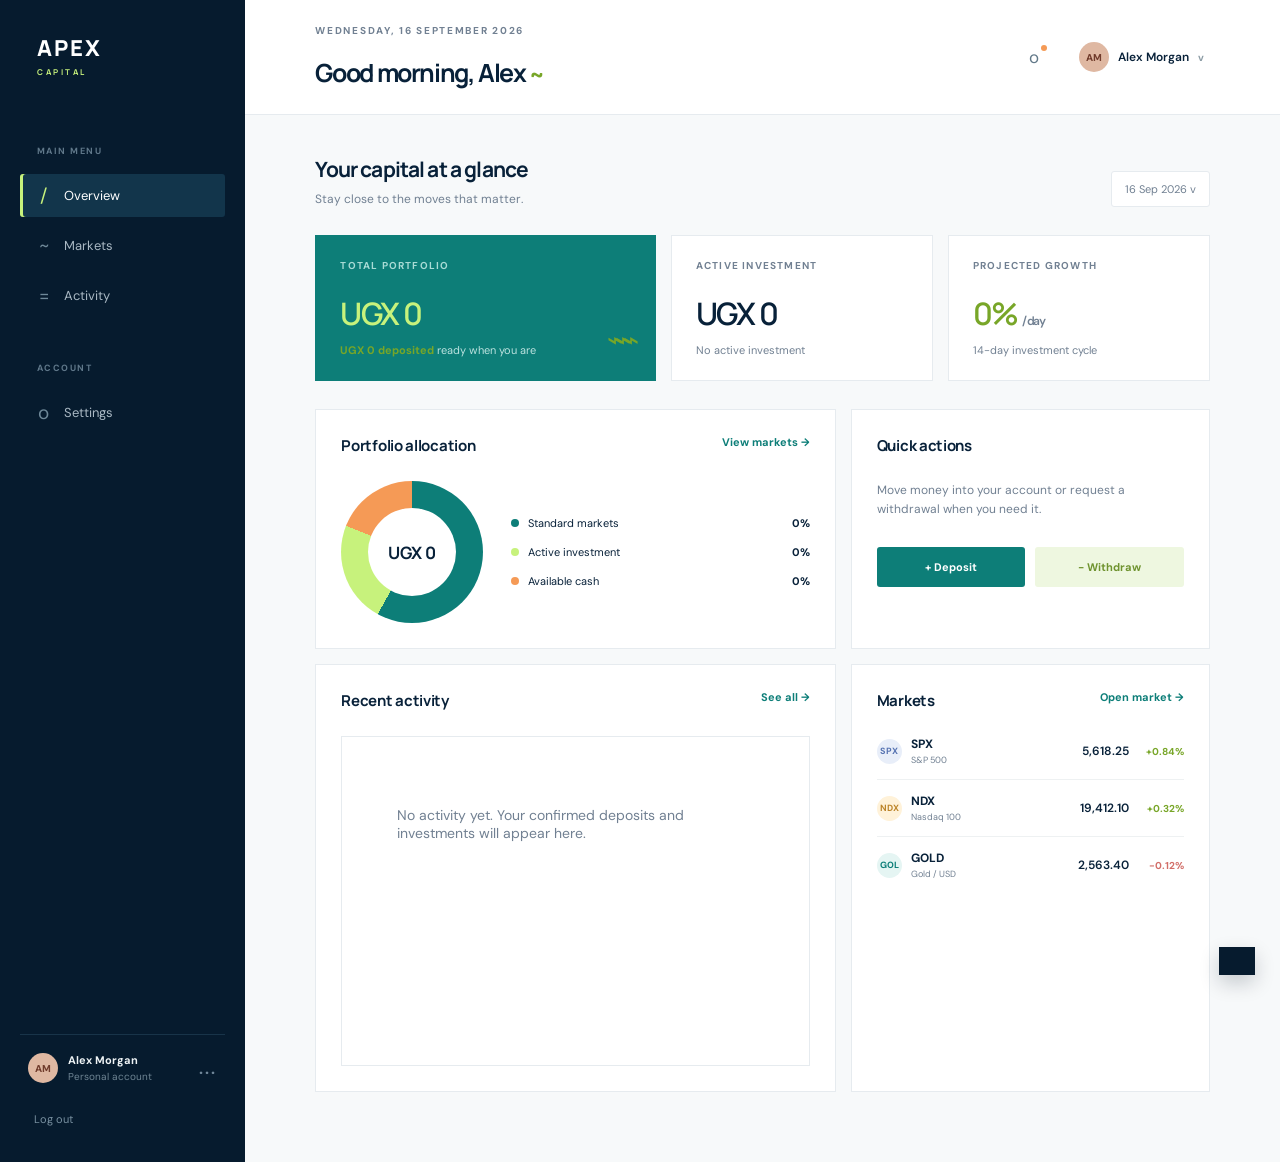
==== dashboard.html @ 0b322397 "Add files via upload" ====
<!doctype html>
<html lang="en">
<head>
  <meta charset="UTF-8">
  <meta name="viewport" content="width=device-width, initial-scale=1.0">
  <meta name="theme-color" content="#061b2e">
  <title>Dashboard | APEX CAPITAL</title>
  <link rel="stylesheet" href="styles.css">
</head>
<body>
  <main class="app-shell">
    <section class="dashboard" id="dashboard">
      <aside class="sidebar">
        <div class="brand-mark"><span>APEX</span><small>CAPITAL</small></div>
        <nav>
          <p class="nav-label">MAIN MENU</p>
          <button class="nav-item active" data-view="overview"><span class="nav-icon">/</span> Overview</button>
          <button class="nav-item" data-view="markets"><span class="nav-icon">~</span> Markets</button>
          <button class="nav-item" data-view="activity"><span class="nav-icon">=</span> Activity</button>
          <p class="nav-label nav-spacer">ACCOUNT</p>
          <button class="nav-item" data-view="settings"><span class="nav-icon">o</span> Settings</button>
          <button class="nav-item admin-only" data-view="admin"><span class="nav-icon">#</span> Admin panel</button>
        </nav>
        <div class="sidebar-bottom"><div class="profile-mini"><span class="avatar" id="sidebarAvatar">AM</span><span><strong id="sidebarName">Alex Morgan</strong><small>Personal account</small></span><b>...</b></div><button class="logout-button" id="logoutButton">Log out</button></div>
      </aside>
      <div class="dashboard-main">
        <header class="topbar"><div><p class="eyebrow">WEDNESDAY, 16 SEPTEMBER 2026</p><h2 id="pageTitle">Good morning, Alex <span>~</span></h2></div><div class="top-actions"><button class="icon-button" id="notificationButton" title="Notifications">o<span class="notification-dot"></span></button><button class="profile-chip"><span class="avatar" id="topAvatar">AM</span><span id="topName">Alex Morgan</span><b>v</b></button></div></header>
        <div id="viewContent"></div>
      </div>
    </section>
  </main>
  <div class="toast" id="toast"></div>
  <script src="app.js"></script>
</body>
</html>
---- styles.css ----
@import url('https://fonts.googleapis.com/css2?family=DM+Sans:wght@400;500;600;700&family=Manrope:wght@500;600;700;800&display=swap');
:root{--ink:#082139;--navy:#061b2e;--muted:#718092;--line:#e6ebef;--paper:#f7f9fa;--lime:#c7f27c;--lime-dark:#78a628;--teal:#0d7e78;--white:#fff;--orange:#f59a56;--red:#d26e68}*{box-sizing:border-box}body{margin:0;background:var(--paper);color:var(--ink);font-family:'DM Sans',sans-serif}button,input{font:inherit}button{cursor:pointer;border:0}a{color:var(--teal);text-decoration:none}.app-shell{min-height:100vh}.login-screen{min-height:100vh;display:grid;grid-template-columns:1.03fr .97fr;background:var(--white)}.login-visual{position:relative;overflow:hidden;padding:52px 7vw;color:white;background:var(--navy);display:flex;flex-direction:column;justify-content:space-between}.login-visual:after{content:'';position:absolute;width:660px;height:660px;border:1px solid rgba(199,242,124,.18);border-radius:50%;right:-280px;bottom:-150px;box-shadow:0 0 0 56px rgba(199,242,124,.04),0 0 0 116px rgba(199,242,124,.035)}.brand-mark{letter-spacing:.12em;display:flex;flex-direction:column;gap:3px;width:max-content;font-family:Manrope,sans-serif;font-weight:800}.brand-mark span{font-size:22px}.brand-mark small{font-size:8px;letter-spacing:.32em;color:var(--lime);font-weight:700}.visual-copy{position:relative;z-index:1;margin-bottom:12vh}.eyebrow{font-size:10px;letter-spacing:.17em;font-weight:700;color:var(--muted);margin:0 0 18px}.login-visual .eyebrow{color:var(--lime)}h1,h2{font-family:Manrope,sans-serif;letter-spacing:-.055em;margin:0}h1{font-size:clamp(42px,5vw,76px);line-height:1.02;font-weight:600}.visual-copy h1 em{color:var(--lime);font-style:normal}.visual-copy>p:last-child{font-size:16px;line-height:1.7;max-width:330px;color:#aebcca;margin-top:30px}.market-pulse{position:relative;z-index:1;font-size:12px;color:#aebcca;display:flex;gap:10px;align-items:center}.market-pulse strong{color:var(--lime);font-weight:600}.pulse-dot{display:inline-block;width:7px;height:7px;background:var(--lime);border-radius:50%;box-shadow:0 0 0 5px rgba(199,242,124,.12)}.login-panel{max-width:490px;width:100%;margin:auto;padding:50px 8vw}.mobile-brand{display:none}.login-heading h2{font-size:44px;line-height:1.05;font-weight:600;margin-bottom:16px}.login-heading h2 span{color:var(--teal)}.login-heading>p:last-child{color:var(--muted);font-size:14px;margin:0 0 38px}.login-panel label{font-size:12px;font-weight:700;display:block;margin-bottom:9px}.field-label-row{display:flex;justify-content:space-between;align-items:center}.field-label-row a{font-size:11px;font-weight:600;margin-bottom:9px}.login-panel input{width:100%;border:1px solid var(--line);border-radius:3px;padding:15px 16px;outline:0;color:var(--ink);margin-bottom:22px;background:#fbfcfc;transition:.2s}.login-panel input:focus{border-color:var(--teal);box-shadow:0 0 0 3px rgba(13,126,120,.1)}.password-field{position:relative}.password-field input{padding-right:64px}.show-password{position:absolute;right:14px;top:15px;background:transparent;color:var(--muted);font-size:9px;letter-spacing:.1em;font-weight:700}.primary-button{background:var(--teal);color:white;padding:16px 20px;border-radius:3px;width:100%;font-weight:700;display:flex;justify-content:space-between;align-items:center;transition:transform .2s,background .2s}.primary-button:hover{background:#096b66;transform:translateY(-2px)}.primary-button span{font-size:20px}.login-note{text-align:center;font-size:12px;color:var(--muted);margin-top:24px}.login-note a{font-weight:700}.security-note{border-top:1px solid var(--line);margin-top:42px;padding-top:20px;color:#9aa5af;font-size:10px;display:flex;gap:10px;align-items:center}.lock-icon{font-size:16px;color:var(--teal);font-weight:700}.dashboard{min-height:100vh;display:flex}.sidebar{width:245px;background:var(--navy);color:#aab9c4;padding:33px 20px 25px;display:flex;flex-direction:column}.sidebar .brand-mark{margin-left:17px;color:white;margin-bottom:68px}.sidebar .brand-mark small{color:var(--lime)}nav{display:flex;flex-direction:column;gap:7px}.nav-label{font-size:9px;letter-spacing:.16em;font-weight:700;color:#60788a;margin:0 17px 10px}.nav-spacer{margin-top:38px}.nav-item{background:transparent;color:#aab9c4;text-align:left;padding:13px 17px;border-radius:3px;font-size:13px;display:flex;align-items:center;gap:14px}.nav-item.active,.nav-item:hover{color:white;background:#12354b}.nav-item.active{box-shadow:inset 3px 0 0 var(--lime)}.nav-item.active .nav-icon{color:var(--lime)}.nav-icon{font-size:19px;line-height:12px;color:#6e8898;width:13px;text-align:center}.sidebar-bottom{margin-top:auto}.profile-mini{display:flex;align-items:center;gap:10px;padding:18px 8px;border-top:1px solid #183449}.profile-mini strong{display:block;color:#eef3f5;font-size:11px}.profile-mini small{display:block;color:#6f8594;font-size:10px;margin-top:3px}.profile-mini b{margin-left:auto;color:#71889a;letter-spacing:2px}.avatar{width:30px;height:30px;display:inline-grid;place-items:center;border-radius:50%;background:#dfb8a2;color:#713c2c;font-size:10px;font-weight:800}.logout-button{background:transparent;color:#7890a0;font-size:11px;margin:10px 8px}.dashboard-main{flex:1;min-width:0}.topbar{height:115px;background:#fff;border-bottom:1px solid var(--line);display:flex;justify-content:space-between;align-items:center;padding:0 5.5vw}.topbar h2{font-size:25px}.topbar h2 span{color:var(--lime-dark);font-size:22px}.top-actions{display:flex;align-items:center;gap:28px}.icon-button{background:transparent;color:#617888;font-size:17px;position:relative}.notification-dot{position:absolute;width:6px;height:6px;top:0;right:-2px;background:var(--orange);border-radius:50%}.profile-chip{display:flex;align-items:center;gap:9px;background:transparent;color:var(--ink);font-size:12px;font-weight:600}.profile-chip b{font-size:10px;color:#8c9ca5}.dashboard-main #viewContent{padding:40px 5.5vw 70px;max-width:1400px}.welcome-row{display:flex;justify-content:space-between;align-items:end;margin-bottom:28px}.welcome-row h3{font-family:Manrope,sans-serif;font-size:21px;letter-spacing:-.04em;margin:0}.welcome-row p{color:var(--muted);font-size:12px;margin:8px 0 0}.date-badge{font-size:11px;color:var(--muted);border:1px solid var(--line);padding:10px 13px;border-radius:3px;background:white}.summary-grid{display:grid;grid-template-columns:1.3fr 1fr 1fr;gap:15px;margin-bottom:28px}.summary-card{background:white;border:1px solid var(--line);padding:23px 24px;min-height:145px;position:relative}.summary-card.highlight{background:var(--teal);color:white;border-color:var(--teal)}.summary-card .card-label{font-size:10px;text-transform:uppercase;letter-spacing:.12em;font-weight:700;color:var(--muted)}.summary-card.highlight .card-label{color:#a8dbd5}.summary-card h4{font:600 31px Manrope,sans-serif;letter-spacing:-.05em;margin:20px 0 9px}.summary-card.highlight h4{color:var(--lime)}.summary-card .card-foot{font-size:11px;color:var(--muted)}.summary-card.highlight .card-foot{color:#bce2df}.trend{color:var(--lime-dark);font-weight:700}.summary-card .mini-chart{position:absolute;bottom:23px;right:24px;color:var(--lime-dark);font-size:27px;letter-spacing:-8px}.section-grid{display:grid;grid-template-columns:1.45fr 1fr;gap:15px}.content-card{background:white;border:1px solid var(--line);padding:25px}.content-card h3{font:700 15px Manrope,sans-serif;letter-spacing:-.02em;margin:0}.card-heading{display:flex;align-items:start;justify-content:space-between;margin-bottom:25px}.card-heading a{font-size:11px;font-weight:700}.allocation-chart{display:flex;gap:28px;align-items:center}.donut{width:142px;height:142px;border-radius:50%;background:conic-gradient(var(--teal) 0 58%,var(--lime) 58% 81%,var(--orange) 81% 100%);position:relative;flex:0 0 auto}.donut:after{content:'';position:absolute;inset:27px;background:#fff;border-radius:50%}.donut-center{position:absolute;inset:0;display:grid;place-items:center;z-index:1;font:700 17px Manrope}.legend{display:grid;gap:15px;width:100%}.legend-row{display:flex;align-items:center;justify-content:space-between;font-size:11px;color:var(--muted)}.legend-row span:first-child{display:flex;gap:9px;align-items:center;color:var(--ink)}.legend-dot{width:8px;height:8px;border-radius:50%;display:inline-block}.legend-row strong{color:var(--ink)}.forex-list{display:grid;gap:13px}.forex-row{display:grid;grid-template-columns:1fr 85px 55px;align-items:center;padding-bottom:13px;border-bottom:1px solid #eef1f2;font-size:12px}.forex-row:last-child{border-bottom:0;padding-bottom:0}.pair{display:flex;align-items:center;gap:9px;font-weight:700}.pair-icon{width:25px;height:25px;display:grid;place-items:center;border-radius:50%;font-size:9px;background:#e5f5f3;color:var(--teal)}.pair-icon.blue{background:#e8eef9;color:#5572b1}.pair-icon.yellow{background:#fff2d9;color:#bc8429}.pair small{display:block;color:var(--muted);font-weight:400;font-size:9px;margin-top:2px}.forex-price{text-align:right;font-weight:600}.forex-change{text-align:right;color:var(--lime-dark);font-size:10px;font-weight:700}.action-row{display:flex;gap:10px;margin-top:28px}.action-button{flex:1;padding:13px 12px;font-size:11px;font-weight:700;border-radius:3px}.action-button.deposit{background:var(--teal);color:#fff}.action-button.withdraw{background:#eef7e0;color:#6f932f}.transaction-list{display:grid;gap:0}.transaction{display:flex;align-items:center;justify-content:space-between;padding:14px 0;border-bottom:1px solid #eef1f2;font-size:12px}.transaction:last-child{border-bottom:0}.transaction-name{display:flex;align-items:center;gap:10px}.transaction-name small{display:block;color:var(--muted);font-size:10px;margin-top:3px}.transaction-amount{text-align:right;font-weight:700}.transaction-amount small{display:block;font-size:10px;margin-top:3px}.deposit-text{color:var(--teal)}.withdraw-text{color:var(--red)}.empty-view{background:white;border:1px solid var(--line);padding:55px;min-height:330px}.empty-view h3{font:600 28px Manrope;margin:0 0 10px}.empty-view p{color:var(--muted);font-size:14px}.modal-backdrop{position:fixed;inset:0;background:rgba(4,22,37,.6);display:grid;place-items:center;z-index:4;padding:20px}.modal{background:#fff;width:min(480px,100%);padding:30px;box-shadow:0 20px 60px #03152455}.modal h3{font:700 22px Manrope;margin:0 0 8px}.modal>p{font-size:12px;color:var(--muted);line-height:1.6;margin:0 0 24px}.modal label{display:block;font-size:11px;font-weight:700;margin:15px 0 8px}.modal input,.modal select{width:100%;border:1px solid var(--line);padding:13px;outline:0;background:#fbfcfc}.limit-note{font-size:10px;color:var(--muted);margin-top:7px}.modal-actions{display:flex;gap:10px;margin-top:25px}.modal-actions button{flex:1;padding:14px;font-size:12px;font-weight:700;border-radius:3px}.cancel-button{background:#eef1f2;color:var(--muted)}.confirm-button{background:var(--teal);color:#fff}.toast{position:fixed;bottom:25px;right:25px;background:var(--navy);color:white;padding:14px 18px;font-size:12px;transform:translateY(100px);transition:transform .3s;z-index:8;box-shadow:0 8px 20px #00152233}.toast.show{transform:translateY(0)}
@media(max-width:900px){.login-screen{grid-template-columns:1fr}.login-visual{display:none}.mobile-brand{display:block;margin-bottom:60px}.login-panel{padding:35px 8vw}.sidebar{width:200px}.topbar{padding:0 4vw}.dashboard-main #viewContent{padding:32px 4vw}.summary-grid,.section-grid{grid-template-columns:1fr}.summary-card{min-height:130px}}
@media(max-width:600px){.login-panel{padding:30px 24px}.mobile-brand{margin-bottom:55px}.login-heading h2{font-size:38px}.topbar{height:90px}.topbar .eyebrow{font-size:8px;margin-bottom:10px}.topbar h2{font-size:19px}.profile-chip span:not(.avatar){display:none}.top-actions{gap:15px}.sidebar{width:62px;padding:25px 8px}.sidebar .brand-mark{margin:0 auto 55px}.sidebar .brand-mark span{font-size:15px}.sidebar .brand-mark small,.nav-label,.nav-item:not(.active)::after,.nav-item{font-size:0}.nav-item{padding:13px 14px;justify-content:center}.nav-icon{font-size:17px}.profile-mini{justify-content:center;padding:15px 0}.profile-mini>span:not(.avatar),.profile-mini b,.logout-button{display:none}.dashboard-main #viewContent{padding:26px 18px}.welcome-row{align-items:start;gap:10px}.welcome-row h3{font-size:17px}.date-badge{font-size:9px;padding:8px}.allocation-chart{gap:16px}.donut{width:105px;height:105px}.donut:after{inset:21px}.legend{gap:11px}.summary-card h4{font-size:27px}}
.payment-destination{display:grid;gap:5px;background:#eff8f5;border-left:3px solid var(--teal);padding:13px 14px;margin:2px 0 18px}.payment-destination strong{font-size:10px;text-transform:uppercase;letter-spacing:.1em;color:var(--muted)}.payment-destination b{font:700 20px Manrope,sans-serif;color:var(--teal)}.payment-destination small{font-size:10px;color:var(--muted);line-height:1.5}

.login-select{width:100%;border:1px solid var(--line);border-radius:3px;padding:15px 16px;outline:0;color:var(--ink);margin-bottom:22px;background:#fbfcfc}.login-select:focus{border-color:var(--teal);box-shadow:0 0 0 3px rgba(13,126,120,.1)}
.signup-screen .login-panel form{gap:10px}.signup-screen .login-panel input{margin-bottom:5px}.signup-screen .login-heading{margin-bottom:27px}
.admin-only{display:none}.admin-mode .admin-only{display:flex}.admin-table{width:100%;border-collapse:collapse;font-size:12px}.admin-table th{text-align:left;color:var(--muted);font-size:9px;text-transform:uppercase;letter-spacing:.1em;padding:0 0 14px}.admin-table td{border-top:1px solid var(--line);padding:15px 0}.status-pill{display:inline-block;padding:5px 8px;border-radius:99px;background:#eaf7e1;color:#688d2b;font-size:10px;font-weight:700}.status-pill.pending{background:#fff2d9;color:#ab7628}.admin-action{background:transparent;color:var(--teal);font-size:11px;font-weight:700}.notice-list{display:grid;gap:12px}.notice{padding:14px;background:#f5faf9;border-left:3px solid var(--teal);font-size:12px;color:var(--ink)}.notice small{display:block;color:var(--muted);font-size:10px;margin-top:5px}
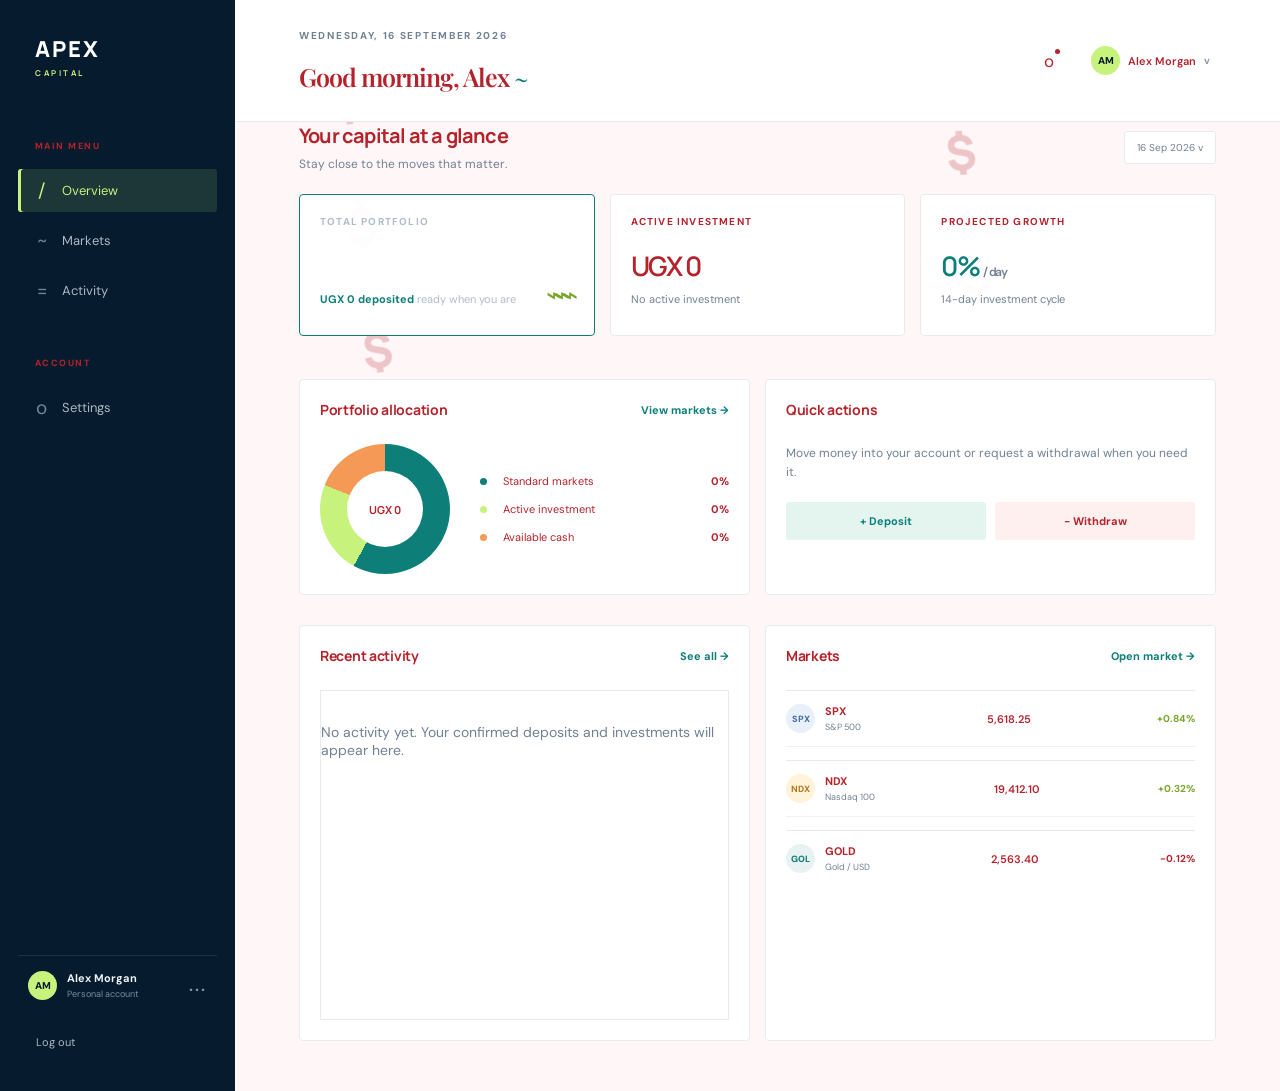
==== commit 6cfe61ba: "Add files via upload" ====
--- a/dashboard.html
+++ b/dashboard.html
@@ -6,8 +6,9 @@
   <meta name="theme-color" content="#061b2e">
   <title>Dashboard | APEX CAPITAL</title>
   <link rel="stylesheet" href="styles.css">
+  <link rel="stylesheet" href="theme.css">
 </head>
-<body>
+<body class="dashboard-page">
   <main class="app-shell">
     <section class="dashboard" id="dashboard">
       <aside class="sidebar">
@@ -15,7 +16,7 @@
         <nav>
           <p class="nav-label">MAIN MENU</p>
           <button class="nav-item active" data-view="overview"><span class="nav-icon">/</span> Overview</button>
-          <button class="nav-item" data-view="markets"><span class="nav-icon">~</span> Markets</button>
+          <button class="nav-item client-only" data-view="markets"><span class="nav-icon">~</span> Markets</button>
           <button class="nav-item" data-view="activity"><span class="nav-icon">=</span> Activity</button>
           <p class="nav-label nav-spacer">ACCOUNT</p>
           <button class="nav-item" data-view="settings"><span class="nav-icon">o</span> Settings</button>
--- a/styles.css
+++ b/styles.css
@@ -1,9 +1,18 @@
+@import url('https://fonts.googleapis.com/css2?family=DM+Sans:wght@400;500;600;700&family=Manrope:wght@500;600;700;800&family=Playfair+Display:wght@600;700&display=swap');
+:root{--ink:#082139;--navy:#061b2e;--muted:#718092;--line:#e6ebef;--paper:#f7f9fa;--lime:#c7f27c;--lime-dark:#78a628;--teal:#0d7e78;--white:#fff;--orange:#f59a56;--red:#d26e68}*{box-sizing:border-box}body{margin:0;background:var(--paper);color:var(--ink);font-family:'DM Sans',sans-serif}button,input{font:inherit}button{cursor:pointer;border:0}a{color:var(--teal);text-decoration:none}.app-shell
+:root{--ink:#082139;--navy:#061b2e;--muted:#718092;--line:#e6ebef;--paper:#f7f9fa;--lime:#c7f27c;--lime-dark:#78a628;--teal:#0d7e78;--white:#fff;--orange:#f59a56;--red:#d26e68}*{box-sizing:border-box}body{margin:0;background:var(--paper);color:var(--ink);font-family:'DM Sans',sans-serif}button,input{font:inherit}button{cursor:pointer;border:0}a{color:var(--teal);text-decoration:none}.app-shell
 @import url('https://fonts.googleapis.com/css2?family=DM+Sans:wght@400;500;600;700&family=Manrope:wght@500;600;700;800&display=swap');
 :root{--ink:#082139;--navy:#061b2e;--muted:#718092;--line:#e6ebef;--paper:#f7f9fa;--lime:#c7f27c;--lime-dark:#78a628;--teal:#0d7e78;--white:#fff;--orange:#f59a56;--red:#d26e68}*{box-sizing:border-box}body{margin:0;background:var(--paper);color:var(--ink);font-family:'DM Sans',sans-serif}button,input{font:inherit}button{cursor:pointer;border:0}a{color:var(--teal);text-decoration:none}.app-shell{min-height:100vh}.login-screen{min-height:100vh;display:grid;grid-template-columns:1.03fr .97fr;background:var(--white)}.login-visual{position:relative;overflow:hidden;padding:52px 7vw;color:white;background:var(--navy);display:flex;flex-direction:column;justify-content:space-between}.login-visual:after{content:'';position:absolute;width:660px;height:660px;border:1px solid rgba(199,242,124,.18);border-radius:50%;right:-280px;bottom:-150px;box-shadow:0 0 0 56px rgba(199,242,124,.04),0 0 0 116px rgba(199,242,124,.035)}.brand-mark{letter-spacing:.12em;display:flex;flex-direction:column;gap:3px;width:max-content;font-family:Manrope,sans-serif;font-weight:800}.brand-mark span{font-size:22px}.brand-mark small{font-size:8px;letter-spacing:.32em;color:var(--lime);font-weight:700}.visual-copy{position:relative;z-index:1;margin-bottom:12vh}.eyebrow{font-size:10px;letter-spacing:.17em;font-weight:700;color:var(--muted);margin:0 0 18px}.login-visual .eyebrow{color:var(--lime)}h1,h2{font-family:Manrope,sans-serif;letter-spacing:-.055em;margin:0}h1{font-size:clamp(42px,5vw,76px);line-height:1.02;font-weight:600}.visual-copy h1 em{color:var(--lime);font-style:normal}.visual-copy>p:last-child{font-size:16px;line-height:1.7;max-width:330px;color:#aebcca;margin-top:30px}.market-pulse{position:relative;z-index:1;font-size:12px;color:#aebcca;display:flex;gap:10px;align-items:center}.market-pulse strong{color:var(--lime);font-weight:600}.pulse-dot{display:inline-block;width:7px;height:7px;background:var(--lime);border-radius:50%;box-shadow:0 0 0 5px rgba(199,242,124,.12)}.login-panel{max-width:490px;width:100%;margin:auto;padding:50px 8vw}.mobile-brand{display:none}.login-heading h2{font-size:44px;line-height:1.05;font-weight:600;margin-bottom:16px}.login-heading h2 span{color:var(--teal)}.login-heading>p:last-child{color:var(--muted);font-size:14px;margin:0 0 38px}.login-panel label{font-size:12px;font-weight:700;display:block;margin-bottom:9px}.field-label-row{display:flex;justify-content:space-between;align-items:center}.field-label-row a{font-size:11px;font-weight:600;margin-bottom:9px}.login-panel input{width:100%;border:1px solid var(--line);border-radius:3px;padding:15px 16px;outline:0;color:var(--ink);margin-bottom:22px;background:#fbfcfc;transition:.2s}.login-panel input:focus{border-color:var(--teal);box-shadow:0 0 0 3px rgba(13,126,120,.1)}.password-field{position:relative}.password-field input{padding-right:64px}.show-password{position:absolute;right:14px;top:15px;background:transparent;color:var(--muted);font-size:9px;letter-spacing:.1em;font-weight:700}.primary-button{background:var(--teal);color:white;padding:16px 20px;border-radius:3px;width:100%;font-weight:700;display:flex;justify-content:space-between;align-items:center;transition:transform .2s,background .2s}.primary-button:hover{background:#096b66;transform:translateY(-2px)}.primary-button span{font-size:20px}.login-note{text-align:center;font-size:12px;color:var(--muted);margin-top:24px}.login-note a{font-weight:700}.security-note{border-top:1px solid var(--line);margin-top:42px;padding-top:20px;color:#9aa5af;font-size:10px;display:flex;gap:10px;align-items:center}.lock-icon{font-size:16px;color:var(--teal);font-weight:700}.dashboard{min-height:100vh;display:flex}.sidebar{width:245px;background:var(--navy);color:#aab9c4;padding:33px 20px 25px;display:flex;flex-direction:column}.sidebar .brand-mark{margin-left:17px;color:white;margin-bottom:68px}.sidebar .brand-mark small{color:var(--lime)}nav{display:flex;flex-direction:column;gap:7px}.nav-label{font-size:9px;letter-spacing:.16em;font-weight:700;color:#60788a;margin:0 17px 10px}.nav-spacer{margin-top:38px}.nav-item{background:transparent;color:#aab9c4;text-align:left;padding:13px 17px;border-radius:3px;font-size:13px;display:flex;align-items:center;gap:14px}.nav-item.active,.nav-item:hover{color:white;background:#12354b}.nav-item.active{box-shadow:inset 3px 0 0 var(--lime)}.nav-item.active .nav-icon{color:var(--lime)}.nav-icon{font-size:19px;line-height:12px;color:#6e8898;width:13px;text-align:center}.sidebar-bottom{margin-top:auto}.profile-mini{display:flex;align-items:center;gap:10px;padding:18px 8px;border-top:1px solid #183449}.profile-mini strong{display:block;color:#eef3f5;font-size:11px}.profile-mini small{display:block;color:#6f8594;font-size:10px;margin-top:3px}.profile-mini b{margin-left:auto;color:#71889a;letter-spacing:2px}.avatar{width:30px;height:30px;display:inline-grid;place-items:center;border-radius:50%;background:#dfb8a2;color:#713c2c;font-size:10px;font-weight:800}.logout-button{background:transparent;color:#7890a0;font-size:11px;margin:10px 8px}.dashboard-main{flex:1;min-width:0}.topbar{height:115px;background:#fff;border-bottom:1px solid var(--line);display:flex;justify-content:space-between;align-items:center;padding:0 5.5vw}.topbar h2{font-size:25px}.topbar h2 span{color:var(--lime-dark);font-size:22px}.top-actions{display:flex;align-items:center;gap:28px}.icon-button{background:transparent;color:#617888;font-size:17px;position:relative}.notification-dot{position:absolute;width:6px;height:6px;top:0;right:-2px;background:var(--orange);border-radius:50%}.profile-chip{display:flex;align-items:center;gap:9px;background:transparent;color:var(--ink);font-size:12px;font-weight:600}.profile-chip b{font-size:10px;color:#8c9ca5}.dashboard-main #viewContent{padding:40px 5.5vw 70px;max-width:1400px}.welcome-row{display:flex;justify-content:space-between;align-items:end;margin-bottom:28px}.welcome-row h3{font-family:Manrope,sans-serif;font-size:21px;letter-spacing:-.04em;margin:0}.welcome-row p{color:var(--muted);font-size:12px;margin:8px 0 0}.date-badge{font-size:11px;color:var(--muted);border:1px solid var(--line);padding:10px 13px;border-radius:3px;background:white}.summary-grid{display:grid;grid-template-columns:1.3fr 1fr 1fr;gap:15px;margin-bottom:28px}.summary-card{background:white;border:1px solid var(--line);padding:23px 24px;min-height:145px;position:relative}.summary-card.highlight{background:var(--teal);color:white;border-color:var(--teal)}.summary-card .card-label{font-size:10px;text-transform:uppercase;letter-spacing:.12em;font-weight:700;color:var(--muted)}.summary-card.highlight .card-label{color:#a8dbd5}.summary-card h4{font:600 31px Manrope,sans-serif;letter-spacing:-.05em;margin:20px 0 9px}.summary-card.highlight h4{color:var(--lime)}.summary-card .card-foot{font-size:11px;color:var(--muted)}.summary-card.highlight .card-foot{color:#bce2df}.trend{color:var(--lime-dark);font-weight:700}.summary-card .mini-chart{position:absolute;bottom:23px;right:24px;color:var(--lime-dark);font-size:27px;letter-spacing:-8px}.section-grid{display:grid;grid-template-columns:1.45fr 1fr;gap:15px}.content-card{background:white;border:1px solid var(--line);padding:25px}.content-card h3{font:700 15px Manrope,sans-serif;letter-spacing:-.02em;margin:0}.card-heading{display:flex;align-items:start;justify-content:space-between;margin-bottom:25px}.card-heading a{font-size:11px;font-weight:700}.allocation-chart{display:flex;gap:28px;align-items:center}.donut{width:142px;height:142px;border-radius:50%;background:conic-gradient(var(--teal) 0 58%,var(--lime) 58% 81%,var(--orange) 81% 100%);position:relative;flex:0 0 auto}.donut:after{content:'';position:absolute;inset:27px;background:#fff;border-radius:50%}.donut-center{position:absolute;inset:0;display:grid;place-items:center;z-index:1;font:700 17px Manrope}.legend{display:grid;gap:15px;width:100%}.legend-row{display:flex;align-items:center;justify-content:space-between;font-size:11px;color:var(--muted)}.legend-row span:first-child{display:flex;gap:9px;align-items:center;color:var(--ink)}.legend-dot{width:8px;height:8px;border-radius:50%;display:inline-block}.legend-row strong{color:var(--ink)}.forex-list{display:grid;gap:13px}.forex-row{display:grid;grid-template-columns:1fr 85px 55px;align-items:center;padding-bottom:13px;border-bottom:1px solid #eef1f2;font-size:12px}.forex-row:last-child{border-bottom:0;padding-bottom:0}.pair{display:flex;align-items:center;gap:9px;font-weight:700}.pair-icon{width:25px;height:25px;display:grid;place-items:center;border-radius:50%;font-size:9px;background:#e5f5f3;color:var(--teal)}.pair-icon.blue{background:#e8eef9;color:#5572b1}.pair-icon.yellow{background:#fff2d9;color:#bc8429}.pair small{display:block;color:var(--muted);font-weight:400;font-size:9px;margin-top:2px}.forex-price{text-align:right;font-weight:600}.forex-change{text-align:right;color:var(--lime-dark);font-size:10px;font-weight:700}.action-row{display:flex;gap:10px;margin-top:28px}.action-button{flex:1;padding:13px 12px;font-size:11px;font-weight:700;border-radius:3px}.action-button.deposit{background:var(--teal);color:#fff}.action-button.withdraw{background:#eef7e0;color:#6f932f}.transaction-list{display:grid;gap:0}.transaction{display:flex;align-items:center;justify-content:space-between;padding:14px 0;border-bottom:1px solid #eef1f2;font-size:12px}.transaction:last-child{border-bottom:0}.transaction-name{display:flex;align-items:center;gap:10px}.transaction-name small{display:block;color:var(--muted);font-size:10px;margin-top:3px}.transaction-amount{text-align:right;font-weight:700}.transaction-amount small{display:block;font-size:10px;margin-top:3px}.deposit-text{color:var(--teal)}.withdraw-text{color:var(--red)}.empty-view{background:white;border:1px solid var(--line);padding:55px;min-height:330px}.empty-view h3{font:600 28px Manrope;margin:0 0 10px}.empty-view p{color:var(--muted);font-size:14px}.modal-backdrop{position:fixed;inset:0;background:rgba(4,22,37,.6);display:grid;place-items:center;z-index:4;padding:20px}.modal{background:#fff;width:min(480px,100%);padding:30px;box-shadow:0 20px 60px #03152455}.modal h3{font:700 22px Manrope;margin:0 0 8px}.modal>p{font-size:12px;color:var(--muted);line-height:1.6;margin:0 0 24px}.modal label{display:block;font-size:11px;font-weight:700;margin:15px 0 8px}.modal input,.modal select{width:100%;border:1px solid var(--line);padding:13px;outline:0;background:#fbfcfc}.limit-note{font-size:10px;color:var(--muted);margin-top:7px}.modal-actions{display:flex;gap:10px;margin-top:25px}.modal-actions button{flex:1;padding:14px;font-size:12px;font-weight:700;border-radius:3px}.cancel-button{background:#eef1f2;color:var(--muted)}.confirm-button{background:var(--teal);color:#fff}.toast{position:fixed;bottom:25px;right:25px;background:var(--navy);color:white;padding:14px 18px;font-size:12px;transform:translateY(100px);transition:transform .3s;z-index:8;box-shadow:0 8px 20px #00152233}.toast.show{transform:translateY(0)}
 @media(max-width:900px){.login-screen{grid-template-columns:1fr}.login-visual{display:none}.mobile-brand{display:block;margin-bottom:60px}.login-panel{padding:35px 8vw}.sidebar{width:200px}.topbar{padding:0 4vw}.dashboard-main #viewContent{padding:32px 4vw}.summary-grid,.section-grid{grid-template-columns:1fr}.summary-card{min-height:130px}}
 @media(max-width:600px){.login-panel{padding:30px 24px}.mobile-brand{margin-bottom:55px}.login-heading h2{font-size:38px}.topbar{height:90px}.topbar .eyebrow{font-size:8px;margin-bottom:10px}.topbar h2{font-size:19px}.profile-chip span:not(.avatar){display:none}.top-actions{gap:15px}.sidebar{width:62px;padding:25px 8px}.sidebar .brand-mark{margin:0 auto 55px}.sidebar .brand-mark span{font-size:15px}.sidebar .brand-mark small,.nav-label,.nav-item:not(.active)::after,.nav-item{font-size:0}.nav-item{padding:13px 14px;justify-content:center}.nav-icon{font-size:17px}.profile-mini{justify-content:center;padding:15px 0}.profile-mini>span:not(.avatar),.profile-mini b,.logout-button{display:none}.dashboard-main #viewContent{padding:26px 18px}.welcome-row{align-items:start;gap:10px}.welcome-row h3{font-size:17px}.date-badge{font-size:9px;padding:8px}.allocation-chart{gap:16px}.donut{width:105px;height:105px}.donut:after{inset:21px}.legend{gap:11px}.summary-card h4{font-size:27px}}
 .payment-destination{display:grid;gap:5px;background:#eff8f5;border-left:3px solid var(--teal);padding:13px 14px;margin:2px 0 18px}.payment-destination strong{font-size:10px;text-transform:uppercase;letter-spacing:.1em;color:var(--muted)}.payment-destination b{font:700 20px Manrope,sans-serif;color:var(--teal)}.payment-destination small{font-size:10px;color:var(--muted);line-height:1.5}
 
+body.dashboard-page{--ink:#b4232c;background:#fff7f7;overflow-x:hidden}body.dashboard-page:before{content:'$     $          $    $       $          $    $       $          $    $       $          $';position:fixed;inset:-120px 0 0;z-index:0;pointer-events:none;color:rgba(180,35,44,.24);font:800 48px Manrope,sans-serif;line-height:125px;letter-spacing:26px;word-spacing:42px;white-space:pre-wrap;transform:rotate(-7deg);animation:dollarFall 18s linear infinite}.dashboard-page .dashboard{position:relative;z-index:1;background:transparent}.dashboard-page .dashboard-main{color:var(--ink)}.dashboard-page .dashboard-main h2,.dashboard-page .dashboard-main h3,.dashboard-page .dashboard-main h4,.dashboard-page .card-label,.dashboard-page .nav-label{color:var(--ink)}.dashboard-page .content-card,.dashboard-page .summary-card{background:rgba(255,255,255,.94)}.request-type{display:inline-block;padding:5px 8px;border-radius:99px;background:#fff0f0;color:#b4232c;font-size:9px;font-weight:700;text-transform:uppercase}.request-type.withdrawal{background:#fff4e9;color:#aa6b20}.reject-action{color:var(--red);margin-left:8px}@keyframes dollarFall{0%{transform:translateY(-80px) rotate(-7deg)}100%{transform:translateY(110vh) rotate(-7deg)}}
+.login-money-image{position:absolute;z-index:1;top:22%;right:9%;width:min(35vw,390px);height:205px;object-fit:cover;opacity:.72;filter:saturate(.9) contrast(1.08);mix-blend-mode:screen;transform:rotate(-8deg);box-shadow:0 18px 45px rgba(0,0,0,.28)}.login-visual .visual-copy,.login-visual .market-pulse,.login-visual>.brand-mark{z-index:2}@media(max-width:900px){.login-money-image{top:14%;right:8%;width:230px;height:125px;opacity:.5}}@media(max-width:600px){.login-money-image{display:none}}
+
 .login-select{width:100%;border:1px solid var(--line);border-radius:3px;padding:15px 16px;outline:0;color:var(--ink);margin-bottom:22px;background:#fbfcfc}.login-select:focus{border-color:var(--teal);box-shadow:0 0 0 3px rgba(13,126,120,.1)}
 .signup-screen .login-panel form{gap:10px}.signup-screen .login-panel input{margin-bottom:5px}.signup-screen .login-heading{margin-bottom:27px}
-.admin-only{display:none}.admin-mode .admin-only{display:flex}.admin-table{width:100%;border-collapse:collapse;font-size:12px}.admin-table th{text-align:left;color:var(--muted);font-size:9px;text-transform:uppercase;letter-spacing:.1em;padding:0 0 14px}.admin-table td{border-top:1px solid var(--line);padding:15px 0}.status-pill{display:inline-block;padding:5px 8px;border-radius:99px;background:#eaf7e1;color:#688d2b;font-size:10px;font-weight:700}.status-pill.pending{background:#fff2d9;color:#ab7628}.admin-action{background:transparent;color:var(--teal);font-size:11px;font-weight:700}.notice-list{display:grid;gap:12px}.notice{padding:14px;background:#f5faf9;border-left:3px solid var(--teal);font-size:12px;color:var(--ink)}.notice small{display:block;color:var(--muted);font-size:10px;margin-top:5px}
+.admin-only{display:none}.admin-mode .admin-only{display:flex}.admin-mode .client-only{display:none}.admin-table{width:100%;border-collapse:collapse;font-size:12px}.admin-table th{text-align:left;color:var(--muted);font-size:9px;text-transform:uppercase;letter-spacing:.1em;padding:0 0 14px}.admin-table td{border-top:1px solid var(--line);padding:15px 0}.status-pill{display:inline-block;padding:5px 8px;border-radius:99px;background:#eaf7e1;color:#688d2b;font-size:10px;font-weight:700}.status-pill.pending{background:#fff2d9;color:#ab7628}.admin-action{background:transparent;color:var(--teal);font-size:11px;font-weight:700}.notice-list{display:grid;gap:12px}.notice{padding:14px;background:#f5faf9;border-left:3px solid var(--teal);font-size:12px;color:var(--ink)}.notice small{display:block;color:var(--muted);font-size:10px;margin-top:5px}
+.market-layout{display:grid;grid-template-columns:minmax(0,1.5fr) minmax(280px,.8fr);gap:15px}.market-board,.news-board{min-width:0}.market-updated,.news-caption{font-size:10px;color:var(--muted)}.market-filters{display:flex;gap:7px;flex-wrap:wrap;margin:2px 0 18px}.filter-chip{background:#f1f5f5;color:var(--muted);border:1px solid transparent;border-radius:99px;padding:7px 11px;font-size:10px}.filter-chip.active,.filter-chip:hover{background:#e2f5f1;color:var(--teal);border-color:#b7e2d8}.market-grid{display:grid;grid-template-columns:repeat(2,minmax(0,1fr));gap:8px}.market-tile{display:grid;grid-template-columns:32px minmax(0,1fr) auto 15px;align-items:center;gap:9px;text-align:left;background:#fbfcfc;border:1px solid var(--line);padding:12px 10px;border-radius:3px;color:var(--ink);transition:border-color .2s,transform .2s}.market-tile:hover{border-color:var(--teal);transform:translateY(-1px)}.market-tile-copy,.market-tile-price{min-width:0;display:grid;gap:3px}.market-tile-copy strong{font-size:11px}.market-tile-copy small,.market-tile-price small{font-size:9px;color:var(--muted);white-space:nowrap;overflow:hidden;text-overflow:ellipsis}.market-tile-price{text-align:right;font:600 11px Manrope,sans-serif}.market-tile-price small{font:600 10px 'DM Sans',sans-serif}.market-tile-arrow{color:var(--teal);font-size:16px}.live-badge{display:inline-flex;align-items:center;gap:6px;color:var(--teal);font-size:9px;font-weight:700;letter-spacing:.08em;white-space:nowrap}.live-badge i{display:block;width:6px;height:6px;background:var(--teal);border-radius:50%;box-shadow:0 0 0 4px rgba(13,126,120,.1)}.news-list{display:grid;gap:0}.news-item{display:grid;grid-template-columns:38px 1fr 7px;gap:10px;align-items:start;padding:13px 0;border-top:1px solid var(--line)}.news-time{font:600 10px Manrope,sans-serif;color:var(--muted)}.news-copy{display:grid;gap:4px}.news-copy b{font-size:8px;letter-spacing:.1em;color:var(--teal)}.news-copy strong{font-size:11px;line-height:1.45;font-weight:600}.news-impact{width:7px;height:7px;border-radius:50%;background:var(--orange);margin-top:4px}.news-impact.positive{background:var(--lime-dark)}.news-impact.neutral{background:#9caab2}.market-modal{max-width:470px}.market-modal-head{display:flex;justify-content:space-between;align-items:start}.market-modal-head h3{font:700 20px Manrope,sans-serif;margin:0}.market-quote{display:flex;align-items:baseline;gap:12px;margin:20px 0 7px}.market-quote strong{font:700 30px Manrope,sans-serif}.market-quote span{font-size:12px;font-weight:700}.market-sparkline{height:64px;display:flex;align-items:end;gap:5px;padding:8px 0 15px;border-bottom:1px solid var(--line)}.market-sparkline span{flex:1;background:var(--teal);opacity:.65;border-radius:2px 2px 0 0}.market-sparkline span:nth-child(1){height:32%}.market-sparkline span:nth-child(2){height:46%}.market-sparkline span:nth-child(3){height:38%}.market-sparkline span:nth-child(4){height:63%}.market-sparkline span:nth-child(5){height:52%}.market-sparkline span:nth-child(6){height:76%}.market-sparkline span:nth-child(7){height:88%}.chat-heading{display:flex;justify-content:space-between;align-items:baseline;margin-top:18px}.chat-heading h4{margin:0;font:700 13px Manrope,sans-serif}.chat-heading small{font-size:10px;color:var(--muted)}.market-chat{display:grid;gap:8px;background:#f5faf9;padding:10px;margin:8px 0 10px;max-height:130px;overflow:auto}.market-chat p{font-size:11px;line-height:1.45;margin:0}.market-chat b{color:var(--teal);margin-right:4px}.chat-compose{display:grid;grid-template-columns:1fr auto;gap:8px}.chat-compose input{border:1px solid var(--line);padding:10px;font-size:11px;outline:0}.market-close{margin-top:10px;width:100%}
+@media(max-width:900px){.market-layout{grid-template-columns:1fr}.market-grid{grid-template-columns:repeat(2,minmax(0,1fr))}}
+@media(max-width:600px){.market-grid{grid-template-columns:1fr}.market-tile{grid-template-columns:32px minmax(0,1fr) auto 15px}.market-filters{overflow-x:auto;flex-wrap:nowrap;padding-bottom:3px}.filter-chip{flex:0 0 auto}}
--- a/theme.css
+++ b/theme.css
@@ -0,0 +1,4 @@
+@import url('https://fonts.googleapis.com/css2?family=DM+Sans:wght@400;500;600;700&family=Manrope:wght@500;600;700;800&family=Playfair+Display:wght@600;700&display=swap');
+:root{--ink:#082139;--navy:#061b2e;--muted:#718092;--line:#e6ebef;--paper:#f7f9fa;--lime:#c7f27c;--teal:#0d7e78;--white:#fff;--orange:#f59a56;--red:#b4232c}*{box-sizing:border-box}body{margin:0;background:var(--paper);color:var(--ink);font-family:'DM Sans',sans-serif}button,input,select{font:inherit}button{cursor:pointer;border:0}a{color:var(--teal);text-decoration:none}.app-shell{min-height:100vh}.login-screen{min-height:100vh;display:grid;grid-template-columns:1.03fr .97fr;background:var(--white)}.login-visual{position:relative;overflow:hidden;padding:52px 7vw;color:#fff;background:var(--navy);display:flex;flex-direction:column;justify-content:space-between}.login-visual:after{content:'';position:absolute;width:660px;height:660px;border:1px solid rgba(199,242,124,.18);border-radius:50%;right:-280px;bottom:-150px;box-shadow:0 0 0 56px rgba(199,242,124,.04),0 0 0 116px rgba(199,242,124,.035)}.brand-mark{position:relative;z-index:3;letter-spacing:.12em;display:flex;flex-direction:column;gap:3px;width:max-content;font-family:Manrope,sans-serif;font-weight:800}.brand-mark span{font-size:22px}.brand-mark small{font-size:8px;letter-spacing:.32em;color:var(--lime);font-weight:700}.visual-copy{position:relative;z-index:2;margin-bottom:12vh}.eyebrow{font-size:10px;letter-spacing:.17em;font-weight:700;color:var(--muted);margin:0 0 18px}.login-visual .eyebrow{color:var(--lime)}h1,h2,h3,h4{font-family:Manrope,sans-serif;letter-spacing:-.04em;margin:0}h1{font-size:clamp(42px,5vw,76px);line-height:1.02;font-weight:600}.visual-copy h1 em{color:var(--lime);font-style:normal}.visual-copy>p:last-child{font-size:16px;line-height:1.7;max-width:330px;color:#aebcca;margin-top:30px}.market-pulse{position:relative;z-index:2;font-size:12px;color:#aebcca;display:flex;gap:10px;align-items:center}.market-pulse strong{color:var(--lime)}.pulse-dot{width:7px;height:7px;background:var(--lime);border-radius:50%;box-shadow:0 0 0 5px rgba(199,242,124,.12)}.login-panel{max-width:490px;width:100%;margin:auto;padding:50px 8vw}.mobile-brand{display:none}.login-heading{margin-bottom:36px}.login-heading h2{font:600 46px/1.05 'Playfair Display',serif;letter-spacing:-.025em}.login-heading h2 span{color:var(--teal)}.login-heading>p:last-child{color:var(--muted);font-size:13px;margin:17px 0 0;line-height:1.6}.login-panel form{display:grid;gap:8px}.login-panel label{font-size:11px;font-weight:700;color:#526276;margin-top:8px}.login-panel input,.login-panel select{width:100%;border:1px solid var(--line);border-radius:3px;padding:14px 15px;outline:0;color:var(--ink);background:#fbfcfc}.login-panel input:focus,.login-panel select:focus{border-color:var(--teal);box-shadow:0 0 0 3px rgba(13,126,120,.1)}.login-select{margin-bottom:12px}.field-label-row{display:flex;justify-content:space-between;align-items:center}.field-label-row label{margin:8px 0}.field-label-row a{font-size:10px}.password-field{position:relative}.password-field input{padding-right:60px}.show-password{position:absolute;right:12px;top:50%;transform:translateY(-50%);background:transparent;color:var(--teal);font-size:10px;font-weight:700}.primary-button{background:var(--teal);color:#fff;padding:15px 17px;border-radius:3px;font-size:12px;font-weight:700;text-align:left;margin-top:18px;display:flex;justify-content:space-between}.login-note{font-size:12px;color:var(--muted);margin:22px 0}.login-note a{font-weight:700}.security-note{display:flex;gap:10px;align-items:center;border-top:1px solid var(--line);padding-top:18px;color:var(--muted);font-size:10px}.lock-icon{color:var(--teal);font-size:18px}.login-money-image{position:absolute;z-index:1;top:22%;right:9%;width:min(35vw,390px);height:205px;object-fit:cover;opacity:.72;filter:saturate(.9) contrast(1.08);mix-blend-mode:screen;transform:rotate(-8deg);box-shadow:0 18px 45px rgba(0,0,0,.28)}.dashboard{min-height:100vh;display:flex}.sidebar{width:235px;flex:0 0 235px;background:var(--navy);color:#fff;padding:34px 18px 22px;display:flex;flex-direction:column}.sidebar .brand-mark{margin:0 17px 62px}.sidebar nav{display:flex;flex-direction:column;gap:7px}.nav-label{font-size:9px;letter-spacing:.16em;font-weight:700;color:#60788a;margin:0 17px 10px}.nav-spacer{margin-top:38px}.nav-item{background:transparent;color:#aab9c4;text-align:left;padding:13px 17px;border-radius:3px;font-size:13px}.nav-item.active,.nav-item:hover{background:rgba(199,242,124,.12);color:var(--lime)}.admin-only{display:none}.admin-mode .admin-only{display:flex}.admin-mode .client-only{display:none}.sidebar-bottom{margin-top:auto}.profile-mini{display:flex;align-items:center;gap:10px;padding:15px 10px;border-top:1px solid rgba(255,255,255,.1)}.profile-mini strong{display:block;font-size:11px}.profile-mini small{display:block;color:#7890a0;font-size:9px;margin-top:3px}.profile-mini b{margin-left:auto;color:#8296a2}.avatar{width:29px;height:29px;background:var(--lime);color:var(--navy);border-radius:50%;display:grid;place-items:center;font-size:10px;font-weight:800}.logout-button{width:100%;background:transparent;color:#aab9c4;text-align:left;padding:10px;font-size:11px}.dashboard-main{flex:1;min-width:0}.topbar{height:122px;padding:0 5vw;display:flex;align-items:center;justify-content:space-between}.topbar h2{font:600 25px 'Playfair Display',serif;color:var(--ink)}.topbar h2 span{color:var(--teal)}.top-actions{display:flex;align-items:center;gap:25px}.icon-button,.profile-chip{background:transparent;color:var(--ink)}.icon-button{position:relative}.notification-dot{position:absolute;width:5px;height:5px;background:var(--red);border-radius:50%;top:0;right:0}.profile-chip{display:flex;align-items:center;gap:8px;font-size:11px}.dashboard-main #viewContent{padding:0 5vw 50px}.welcome-row,.card-heading{display:flex;align-items:center;justify-content:space-between;gap:20px}.welcome-row{margin-bottom:22px}.welcome-row h3{font-size:20px}.welcome-row p{font-size:12px;color:var(--muted);margin:7px 0 0}.date-badge{background:#fff;padding:9px 12px;color:var(--muted);font-size:10px}.summary-grid,.section-grid{display:grid;grid-template-columns:repeat(3,1fr);gap:15px}.section-grid{grid-template-columns:repeat(2,1fr)}.summary-card,.content-card{background:rgba(255,255,255,.95);border:1px solid var(--line);padding:20px;border-radius:4px}.summary-card{min-height:142px;position:relative}.summary-card.highlight{background:var(--navy);color:#fff}.card-label{font-size:10px;color:var(--muted);text-transform:uppercase;letter-spacing:.1em}.summary-card.highlight .card-label{color:#aebcca}.summary-card h4{font-size:27px;margin:19px 0 8px;color:var(--ink)}.summary-card.highlight h4{color:#fff}.card-foot{font-size:10px;color:var(--muted)}.summary-card.highlight .card-foot{color:#aebcca}.trend,.deposit-text{color:var(--teal)!important}.withdraw-text{color:var(--red)!important}.mini-chart{position:absolute;right:18px;bottom:18px;color:var(--lime);font-size:24px}.content-card{margin-top:15px}.card-heading h3{font-size:14px}.card-heading a{font-size:11px}.allocation-chart{display:flex;align-items:center;gap:30px;margin-top:22px}.donut{width:130px;height:130px;border-radius:50%;background:conic-gradient(var(--teal) 0 58%,var(--lime) 58% 81%,var(--orange) 81%);display:grid;place-items:center}.donut:after{content:'';width:76px;height:76px;border-radius:50%;background:#fff;position:absolute}.donut-center{position:relative;z-index:1;font-size:11px;font-weight:700}.legend{display:grid;gap:14px;flex:1}.legend-row{display:flex;justify-content:space-between;font-size:11px}.legend-row i{display:inline-block;width:7px;height:7px;border-radius:50%;margin-right:7px}.action-row{display:flex;gap:9px;margin-top:20px}.action-button{flex:1;padding:12px;border-radius:3px;font-size:11px;font-weight:700}.action-button.deposit{background:#e4f5ef;color:var(--teal)}.action-button.withdraw{background:#fff0f0;color:var(--red)}.transaction-list,.forex-list{display:grid;margin-top:15px}.transaction,.forex-row{display:flex;align-items:center;justify-content:space-between;gap:12px;padding:13px 0;border-top:1px solid var(--line);font-size:11px}.transaction-name,.pair{display:flex;align-items:center;gap:10px}.transaction-name small,.pair small{display:block;color:var(--muted);font-size:9px;margin-top:3px}.pair-icon{width:29px;height:29px;display:grid;place-items:center;background:#e8f2f2;color:var(--teal);border-radius:50%;font-size:9px;font-weight:800}.pair-icon.blue{background:#e9f0fa;color:#416da2}.pair-icon.yellow{background:#fff4d9;color:#ad7925}.transaction-amount{text-align:right;font-size:11px;font-weight:700}.transaction-amount small{display:block;color:var(--muted);font-size:9px;margin-top:3px}.empty-view{color:var(--muted);font-size:11px;padding:18px 0}.modal-backdrop{position:fixed;inset:0;background:rgba(6,27,46,.55);display:grid;place-items:center;z-index:10;padding:20px}.modal{width:min(100%,480px);background:#fff;padding:24px;border-radius:4px;box-shadow:0 20px 70px rgba(0,0,0,.25)}.modal h3{font-size:20px}.modal p{font-size:12px;color:var(--muted);line-height:1.6}.modal label{display:block;font-size:10px;font-weight:700;margin:15px 0 6px}.modal input,.modal select{width:100%;padding:12px;border:1px solid var(--line)}.modal-actions{display:flex;gap:8px;margin-top:20px}.cancel-button,.confirm-button{padding:11px 14px;border-radius:3px;font-size:11px;font-weight:700}.cancel-button{background:#f1f4f5;color:var(--muted)}.confirm-button{background:var(--teal);color:#fff}.toast{position:fixed;right:24px;bottom:24px;background:var(--navy);color:#fff;padding:13px 16px;font-size:11px;border-radius:3px;opacity:0;transform:translateY(10px);transition:.25s;z-index:20}.toast.show{opacity:1;transform:translateY(0)}
++body.dashboard-page{--ink:#b4232c;background:#fff7f7;overflow-x:hidden}body.dashboard-page:before{content:'$     $          $    $       $          $    $       $          $    $       $          $';position:fixed;inset:-120px 0 0;z-index:0;pointer-events:none;color:rgba(180,35,44,.24);font:800 48px Manrope,sans-serif;line-height:125px;letter-spacing:26px;word-spacing:42px;white-space:pre-wrap;transform:rotate(-7deg);animation:dollarFall 18s linear infinite}.dashboard-page .dashboard{position:relative;z-index:1;background:transparent}.dashboard-page .content-card,.dashboard-page .summary-card{background:rgba(255,255,255,.94)}@keyframes dollarFall{0%{transform:translateY(-80px) rotate(-7deg)}100%{transform:translateY(110vh) rotate(-7deg)}}
++@media(max-width:900px){.login-screen{grid-template-columns:1fr}.login-visual{display:none}.mobile-brand{display:block;margin-bottom:55px}.login-panel{padding:35px 8vw}.sidebar{width:200px;flex-basis:200px}.topbar{padding:0 4vw}.dashboard-main #viewContent{padding:32px 4vw}.summary-grid,.section-grid{grid-template-columns:1fr}.market-layout{grid-template-columns:1fr}.market-grid{grid-template-columns:repeat(2,minmax(0,1fr))}}@media(max-width:600px){.login-panel{padding:30px 24px}.login-heading h2{font-size:38px}.topbar{height:90px}.topbar h2{font-size:19px}.profile-chip span:not(.avatar){display:none}.sidebar{width:62px;flex-basis:62px;padding:25px 8px}.sidebar .brand-mark{margin:0 auto 55px}.sidebar .brand-mark span{font-size:15px}.sidebar .brand-mark small,.nav-label,.nav-item:not(.active)::after,.nav-item{font-size:0}.nav-item{padding:13px 14px;justify-content:center}.nav-icon{font-size:17px}.profile-mini{justify-content:center;padding:15px 0}.profile-mini>span:not(.avatar),.profile-mini b,.logout-button{display:none}.dashboard-main #viewContent{padding:26px 18px}.market-grid{grid-template-columns:1fr}.login-money-image{display:none}}
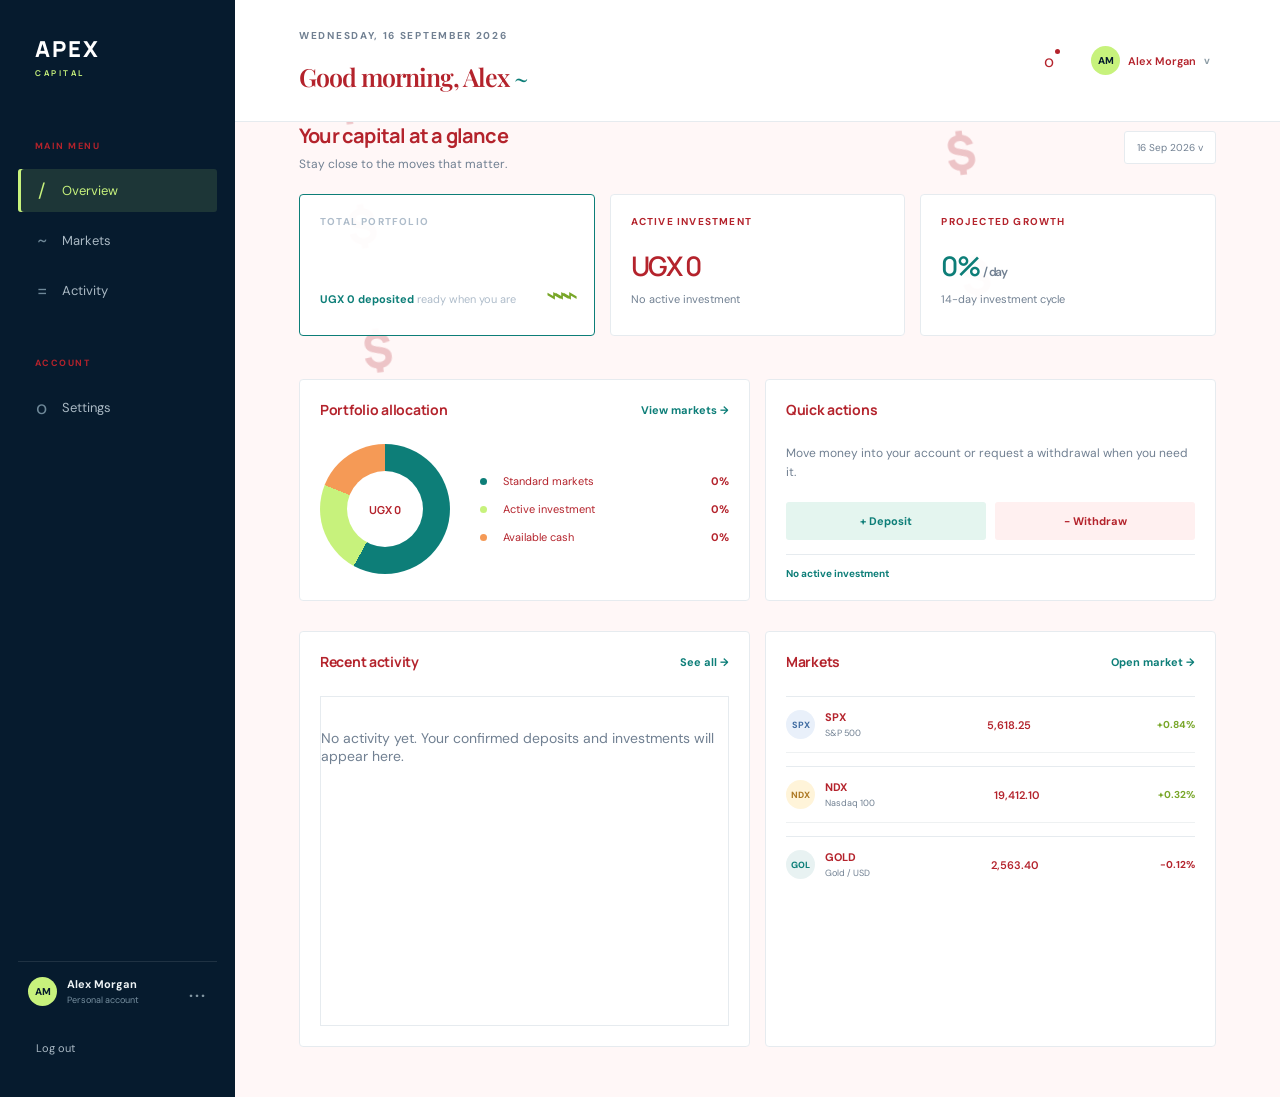
==== commit 8da4dd17: "Add files via upload" ====
--- a/dashboard.html
+++ b/dashboard.html
@@ -7,6 +7,7 @@
   <title>Dashboard | APEX CAPITAL</title>
   <link rel="stylesheet" href="styles.css">
   <link rel="stylesheet" href="theme.css">
+  <link rel="stylesheet" href="mobile.css">
 </head>
 <body class="dashboard-page">
   <main class="app-shell">
--- a/theme.css
+++ b/theme.css
@@ -1,4 +1,4 @@
 @import url('https://fonts.googleapis.com/css2?family=DM+Sans:wght@400;500;600;700&family=Manrope:wght@500;600;700;800&family=Playfair+Display:wght@600;700&display=swap');
 :root{--ink:#082139;--navy:#061b2e;--muted:#718092;--line:#e6ebef;--paper:#f7f9fa;--lime:#c7f27c;--teal:#0d7e78;--white:#fff;--orange:#f59a56;--red:#b4232c}*{box-sizing:border-box}body{margin:0;background:var(--paper);color:var(--ink);font-family:'DM Sans',sans-serif}button,input,select{font:inherit}button{cursor:pointer;border:0}a{color:var(--teal);text-decoration:none}.app-shell{min-height:100vh}.login-screen{min-height:100vh;display:grid;grid-template-columns:1.03fr .97fr;background:var(--white)}.login-visual{position:relative;overflow:hidden;padding:52px 7vw;color:#fff;background:var(--navy);display:flex;flex-direction:column;justify-content:space-between}.login-visual:after{content:'';position:absolute;width:660px;height:660px;border:1px solid rgba(199,242,124,.18);border-radius:50%;right:-280px;bottom:-150px;box-shadow:0 0 0 56px rgba(199,242,124,.04),0 0 0 116px rgba(199,242,124,.035)}.brand-mark{position:relative;z-index:3;letter-spacing:.12em;display:flex;flex-direction:column;gap:3px;width:max-content;font-family:Manrope,sans-serif;font-weight:800}.brand-mark span{font-size:22px}.brand-mark small{font-size:8px;letter-spacing:.32em;color:var(--lime);font-weight:700}.visual-copy{position:relative;z-index:2;margin-bottom:12vh}.eyebrow{font-size:10px;letter-spacing:.17em;font-weight:700;color:var(--muted);margin:0 0 18px}.login-visual .eyebrow{color:var(--lime)}h1,h2,h3,h4{font-family:Manrope,sans-serif;letter-spacing:-.04em;margin:0}h1{font-size:clamp(42px,5vw,76px);line-height:1.02;font-weight:600}.visual-copy h1 em{color:var(--lime);font-style:normal}.visual-copy>p:last-child{font-size:16px;line-height:1.7;max-width:330px;color:#aebcca;margin-top:30px}.market-pulse{position:relative;z-index:2;font-size:12px;color:#aebcca;display:flex;gap:10px;align-items:center}.market-pulse strong{color:var(--lime)}.pulse-dot{width:7px;height:7px;background:var(--lime);border-radius:50%;box-shadow:0 0 0 5px rgba(199,242,124,.12)}.login-panel{max-width:490px;width:100%;margin:auto;padding:50px 8vw}.mobile-brand{display:none}.login-heading{margin-bottom:36px}.login-heading h2{font:600 46px/1.05 'Playfair Display',serif;letter-spacing:-.025em}.login-heading h2 span{color:var(--teal)}.login-heading>p:last-child{color:var(--muted);font-size:13px;margin:17px 0 0;line-height:1.6}.login-panel form{display:grid;gap:8px}.login-panel label{font-size:11px;font-weight:700;color:#526276;margin-top:8px}.login-panel input,.login-panel select{width:100%;border:1px solid var(--line);border-radius:3px;padding:14px 15px;outline:0;color:var(--ink);background:#fbfcfc}.login-panel input:focus,.login-panel select:focus{border-color:var(--teal);box-shadow:0 0 0 3px rgba(13,126,120,.1)}.login-select{margin-bottom:12px}.field-label-row{display:flex;justify-content:space-between;align-items:center}.field-label-row label{margin:8px 0}.field-label-row a{font-size:10px}.password-field{position:relative}.password-field input{padding-right:60px}.show-password{position:absolute;right:12px;top:50%;transform:translateY(-50%);background:transparent;color:var(--teal);font-size:10px;font-weight:700}.primary-button{background:var(--teal);color:#fff;padding:15px 17px;border-radius:3px;font-size:12px;font-weight:700;text-align:left;margin-top:18px;display:flex;justify-content:space-between}.login-note{font-size:12px;color:var(--muted);margin:22px 0}.login-note a{font-weight:700}.security-note{display:flex;gap:10px;align-items:center;border-top:1px solid var(--line);padding-top:18px;color:var(--muted);font-size:10px}.lock-icon{color:var(--teal);font-size:18px}.login-money-image{position:absolute;z-index:1;top:22%;right:9%;width:min(35vw,390px);height:205px;object-fit:cover;opacity:.72;filter:saturate(.9) contrast(1.08);mix-blend-mode:screen;transform:rotate(-8deg);box-shadow:0 18px 45px rgba(0,0,0,.28)}.dashboard{min-height:100vh;display:flex}.sidebar{width:235px;flex:0 0 235px;background:var(--navy);color:#fff;padding:34px 18px 22px;display:flex;flex-direction:column}.sidebar .brand-mark{margin:0 17px 62px}.sidebar nav{display:flex;flex-direction:column;gap:7px}.nav-label{font-size:9px;letter-spacing:.16em;font-weight:700;color:#60788a;margin:0 17px 10px}.nav-spacer{margin-top:38px}.nav-item{background:transparent;color:#aab9c4;text-align:left;padding:13px 17px;border-radius:3px;font-size:13px}.nav-item.active,.nav-item:hover{background:rgba(199,242,124,.12);color:var(--lime)}.admin-only{display:none}.admin-mode .admin-only{display:flex}.admin-mode .client-only{display:none}.sidebar-bottom{margin-top:auto}.profile-mini{display:flex;align-items:center;gap:10px;padding:15px 10px;border-top:1px solid rgba(255,255,255,.1)}.profile-mini strong{display:block;font-size:11px}.profile-mini small{display:block;color:#7890a0;font-size:9px;margin-top:3px}.profile-mini b{margin-left:auto;color:#8296a2}.avatar{width:29px;height:29px;background:var(--lime);color:var(--navy);border-radius:50%;display:grid;place-items:center;font-size:10px;font-weight:800}.logout-button{width:100%;background:transparent;color:#aab9c4;text-align:left;padding:10px;font-size:11px}.dashboard-main{flex:1;min-width:0}.topbar{height:122px;padding:0 5vw;display:flex;align-items:center;justify-content:space-between}.topbar h2{font:600 25px 'Playfair Display',serif;color:var(--ink)}.topbar h2 span{color:var(--teal)}.top-actions{display:flex;align-items:center;gap:25px}.icon-button,.profile-chip{background:transparent;color:var(--ink)}.icon-button{position:relative}.notification-dot{position:absolute;width:5px;height:5px;background:var(--red);border-radius:50%;top:0;right:0}.profile-chip{display:flex;align-items:center;gap:8px;font-size:11px}.dashboard-main #viewContent{padding:0 5vw 50px}.welcome-row,.card-heading{display:flex;align-items:center;justify-content:space-between;gap:20px}.welcome-row{margin-bottom:22px}.welcome-row h3{font-size:20px}.welcome-row p{font-size:12px;color:var(--muted);margin:7px 0 0}.date-badge{background:#fff;padding:9px 12px;color:var(--muted);font-size:10px}.summary-grid,.section-grid{display:grid;grid-template-columns:repeat(3,1fr);gap:15px}.section-grid{grid-template-columns:repeat(2,1fr)}.summary-card,.content-card{background:rgba(255,255,255,.95);border:1px solid var(--line);padding:20px;border-radius:4px}.summary-card{min-height:142px;position:relative}.summary-card.highlight{background:var(--navy);color:#fff}.card-label{font-size:10px;color:var(--muted);text-transform:uppercase;letter-spacing:.1em}.summary-card.highlight .card-label{color:#aebcca}.summary-card h4{font-size:27px;margin:19px 0 8px;color:var(--ink)}.summary-card.highlight h4{color:#fff}.card-foot{font-size:10px;color:var(--muted)}.summary-card.highlight .card-foot{color:#aebcca}.trend,.deposit-text{color:var(--teal)!important}.withdraw-text{color:var(--red)!important}.mini-chart{position:absolute;right:18px;bottom:18px;color:var(--lime);font-size:24px}.content-card{margin-top:15px}.card-heading h3{font-size:14px}.card-heading a{font-size:11px}.allocation-chart{display:flex;align-items:center;gap:30px;margin-top:22px}.donut{width:130px;height:130px;border-radius:50%;background:conic-gradient(var(--teal) 0 58%,var(--lime) 58% 81%,var(--orange) 81%);display:grid;place-items:center}.donut:after{content:'';width:76px;height:76px;border-radius:50%;background:#fff;position:absolute}.donut-center{position:relative;z-index:1;font-size:11px;font-weight:700}.legend{display:grid;gap:14px;flex:1}.legend-row{display:flex;justify-content:space-between;font-size:11px}.legend-row i{display:inline-block;width:7px;height:7px;border-radius:50%;margin-right:7px}.action-row{display:flex;gap:9px;margin-top:20px}.action-button{flex:1;padding:12px;border-radius:3px;font-size:11px;font-weight:700}.action-button.deposit{background:#e4f5ef;color:var(--teal)}.action-button.withdraw{background:#fff0f0;color:var(--red)}.transaction-list,.forex-list{display:grid;margin-top:15px}.transaction,.forex-row{display:flex;align-items:center;justify-content:space-between;gap:12px;padding:13px 0;border-top:1px solid var(--line);font-size:11px}.transaction-name,.pair{display:flex;align-items:center;gap:10px}.transaction-name small,.pair small{display:block;color:var(--muted);font-size:9px;margin-top:3px}.pair-icon{width:29px;height:29px;display:grid;place-items:center;background:#e8f2f2;color:var(--teal);border-radius:50%;font-size:9px;font-weight:800}.pair-icon.blue{background:#e9f0fa;color:#416da2}.pair-icon.yellow{background:#fff4d9;color:#ad7925}.transaction-amount{text-align:right;font-size:11px;font-weight:700}.transaction-amount small{display:block;color:var(--muted);font-size:9px;margin-top:3px}.empty-view{color:var(--muted);font-size:11px;padding:18px 0}.modal-backdrop{position:fixed;inset:0;background:rgba(6,27,46,.55);display:grid;place-items:center;z-index:10;padding:20px}.modal{width:min(100%,480px);background:#fff;padding:24px;border-radius:4px;box-shadow:0 20px 70px rgba(0,0,0,.25)}.modal h3{font-size:20px}.modal p{font-size:12px;color:var(--muted);line-height:1.6}.modal label{display:block;font-size:10px;font-weight:700;margin:15px 0 6px}.modal input,.modal select{width:100%;padding:12px;border:1px solid var(--line)}.modal-actions{display:flex;gap:8px;margin-top:20px}.cancel-button,.confirm-button{padding:11px 14px;border-radius:3px;font-size:11px;font-weight:700}.cancel-button{background:#f1f4f5;color:var(--muted)}.confirm-button{background:var(--teal);color:#fff}.toast{position:fixed;right:24px;bottom:24px;background:var(--navy);color:#fff;padding:13px 16px;font-size:11px;border-radius:3px;opacity:0;transform:translateY(10px);transition:.25s;z-index:20}.toast.show{opacity:1;transform:translateY(0)}
-+body.dashboard-page{--ink:#b4232c;background:#fff7f7;overflow-x:hidden}body.dashboard-page:before{content:'$     $          $    $       $          $    $       $          $    $       $          $';position:fixed;inset:-120px 0 0;z-index:0;pointer-events:none;color:rgba(180,35,44,.24);font:800 48px Manrope,sans-serif;line-height:125px;letter-spacing:26px;word-spacing:42px;white-space:pre-wrap;transform:rotate(-7deg);animation:dollarFall 18s linear infinite}.dashboard-page .dashboard{position:relative;z-index:1;background:transparent}.dashboard-page .content-card,.dashboard-page .summary-card{background:rgba(255,255,255,.94)}@keyframes dollarFall{0%{transform:translateY(-80px) rotate(-7deg)}100%{transform:translateY(110vh) rotate(-7deg)}}
-+@media(max-width:900px){.login-screen{grid-template-columns:1fr}.login-visual{display:none}.mobile-brand{display:block;margin-bottom:55px}.login-panel{padding:35px 8vw}.sidebar{width:200px;flex-basis:200px}.topbar{padding:0 4vw}.dashboard-main #viewContent{padding:32px 4vw}.summary-grid,.section-grid{grid-template-columns:1fr}.market-layout{grid-template-columns:1fr}.market-grid{grid-template-columns:repeat(2,minmax(0,1fr))}}@media(max-width:600px){.login-panel{padding:30px 24px}.login-heading h2{font-size:38px}.topbar{height:90px}.topbar h2{font-size:19px}.profile-chip span:not(.avatar){display:none}.sidebar{width:62px;flex-basis:62px;padding:25px 8px}.sidebar .brand-mark{margin:0 auto 55px}.sidebar .brand-mark span{font-size:15px}.sidebar .brand-mark small,.nav-label,.nav-item:not(.active)::after,.nav-item{font-size:0}.nav-item{padding:13px 14px;justify-content:center}.nav-icon{font-size:17px}.profile-mini{justify-content:center;padding:15px 0}.profile-mini>span:not(.avatar),.profile-mini b,.logout-button{display:none}.dashboard-main #viewContent{padding:26px 18px}.market-grid{grid-template-columns:1fr}.login-money-image{display:none}}
+.dashboard-page{--ink:#0d7e78;background:#f4fbf8;overflow-x:hidden}.dashboard-page:before{content:'$     $          $    $       $          $    $       $          $';position:fixed;inset:-120px 0 0;z-index:0;pointer-events:none;color:rgba(13,126,120,.16);font:800 48px Manrope,sans-serif;line-height:125px;letter-spacing:26px;word-spacing:42px;white-space:pre-wrap;transform:rotate(-7deg);animation:dollarFall 18s linear infinite}.dashboard-page .dashboard{position:relative;z-index:1;background:transparent}.dashboard-page .dashboard-main{color:var(--ink)}.dashboard-page .content-card,.dashboard-page .summary-card{background:rgba(255,255,255,.94)}.plan-status{color:var(--teal);font-size:10px;font-weight:700;margin-top:14px;padding-top:12px;border-top:1px solid var(--line)}.request-type{display:inline-block;padding:5px 8px;border-radius:99px;background:#e4f5ef;color:var(--teal);font-size:9px;font-weight:700;text-transform:uppercase}.request-type.withdrawal{background:#fff4e9;color:#aa6b20}.reject-action{color:var(--red);margin-left:8px}@keyframes dollarFall{0%{transform:translateY(-80px) rotate(-7deg)}100%{transform:translateY(110vh) rotate(-7deg)}}
+@media(max-width:900px){.login-screen{grid-template-columns:1fr}.login-visual{display:none}.mobile-brand{display:block;margin-bottom:55px}.login-panel{padding:35px 8vw}.sidebar{width:200px;flex-basis:200px}.topbar{padding:0 4vw}.dashboard-main #viewContent{padding:32px 4vw}.summary-grid,.section-grid{grid-template-columns:1fr}.market-layout{grid-template-columns:1fr}.market-grid{grid-template-columns:repeat(2,minmax(0,1fr))}}@media(max-width:600px){.login-panel{padding:30px 24px}.login-heading h2{font-size:38px}.topbar{height:90px}.topbar h2{font-size:19px}.profile-chip span:not(.avatar){display:none}.sidebar{width:62px;flex-basis:62px;padding:25px 8px}.sidebar .brand-mark{margin:0 auto 55px}.sidebar .brand-mark span{font-size:15px}.sidebar .brand-mark small,.nav-label,.nav-item:not(.active)::after,.nav-item{font-size:0}.nav-item{padding:13px 14px;justify-content:center}.nav-icon{font-size:17px}.profile-mini{justify-content:center;padding:15px 0}.profile-mini>span:not(.avatar),.profile-mini b,.logout-button{display:none}.dashboard-main #viewContent{padding:26px 18px}.market-grid{grid-template-columns:1fr}.login-money-image{display:none}.login-heading h2{font-size:34px}.summary-card h4{font-size:24px}.welcome-row h3{font-size:17px}.content-card{padding:15px}.admin-table{display:block;overflow-x:auto;white-space:nowrap}}
--- a/mobile.css
+++ b/mobile.css
@@ -0,0 +1,85 @@
+@media (max-width: 600px) {
+  .dashboard {
+    display: block;
+  }
+
+  .sidebar {
+    width: 100%;
+    flex: none;
+    padding: 18px 16px 12px;
+    gap: 14px;
+  }
+
+  .sidebar .brand-mark {
+    margin: 0 0 14px;
+  }
+
+  .sidebar nav {
+    flex-direction: row;
+    flex-wrap: wrap;
+    gap: 6px;
+  }
+
+  .sidebar .nav-label,
+  .sidebar .nav-spacer {
+    display: none;
+  }
+
+  .sidebar .nav-item,
+  .sidebar .nav-item:not(.active)::after {
+    font-size: 11px;
+  }
+
+  .sidebar .nav-item {
+    padding: 9px 10px;
+    justify-content: flex-start;
+    gap: 7px;
+  }
+
+  .sidebar .nav-icon {
+    font-size: 14px;
+  }
+
+  .sidebar-bottom {
+    display: none;
+  }
+
+  .dashboard-main {
+    width: 100%;
+    min-width: 0;
+  }
+
+  .topbar {
+    height: auto;
+    min-height: 90px;
+    padding: 20px 18px;
+    gap: 14px;
+  }
+
+  .topbar > div:first-child {
+    min-width: 0;
+  }
+
+  .topbar .eyebrow {
+    white-space: normal;
+    line-height: 1.4;
+  }
+
+  .top-actions {
+    flex: 0 0 auto;
+  }
+
+  .summary-grid,
+  .section-grid {
+    grid-template-columns: minmax(0, 1fr);
+  }
+
+  .summary-card,
+  .content-card {
+    min-width: 0;
+  }
+
+  .allocation-chart {
+    grid-template-columns: minmax(0, 105px) minmax(0, 1fr);
+  }
+}
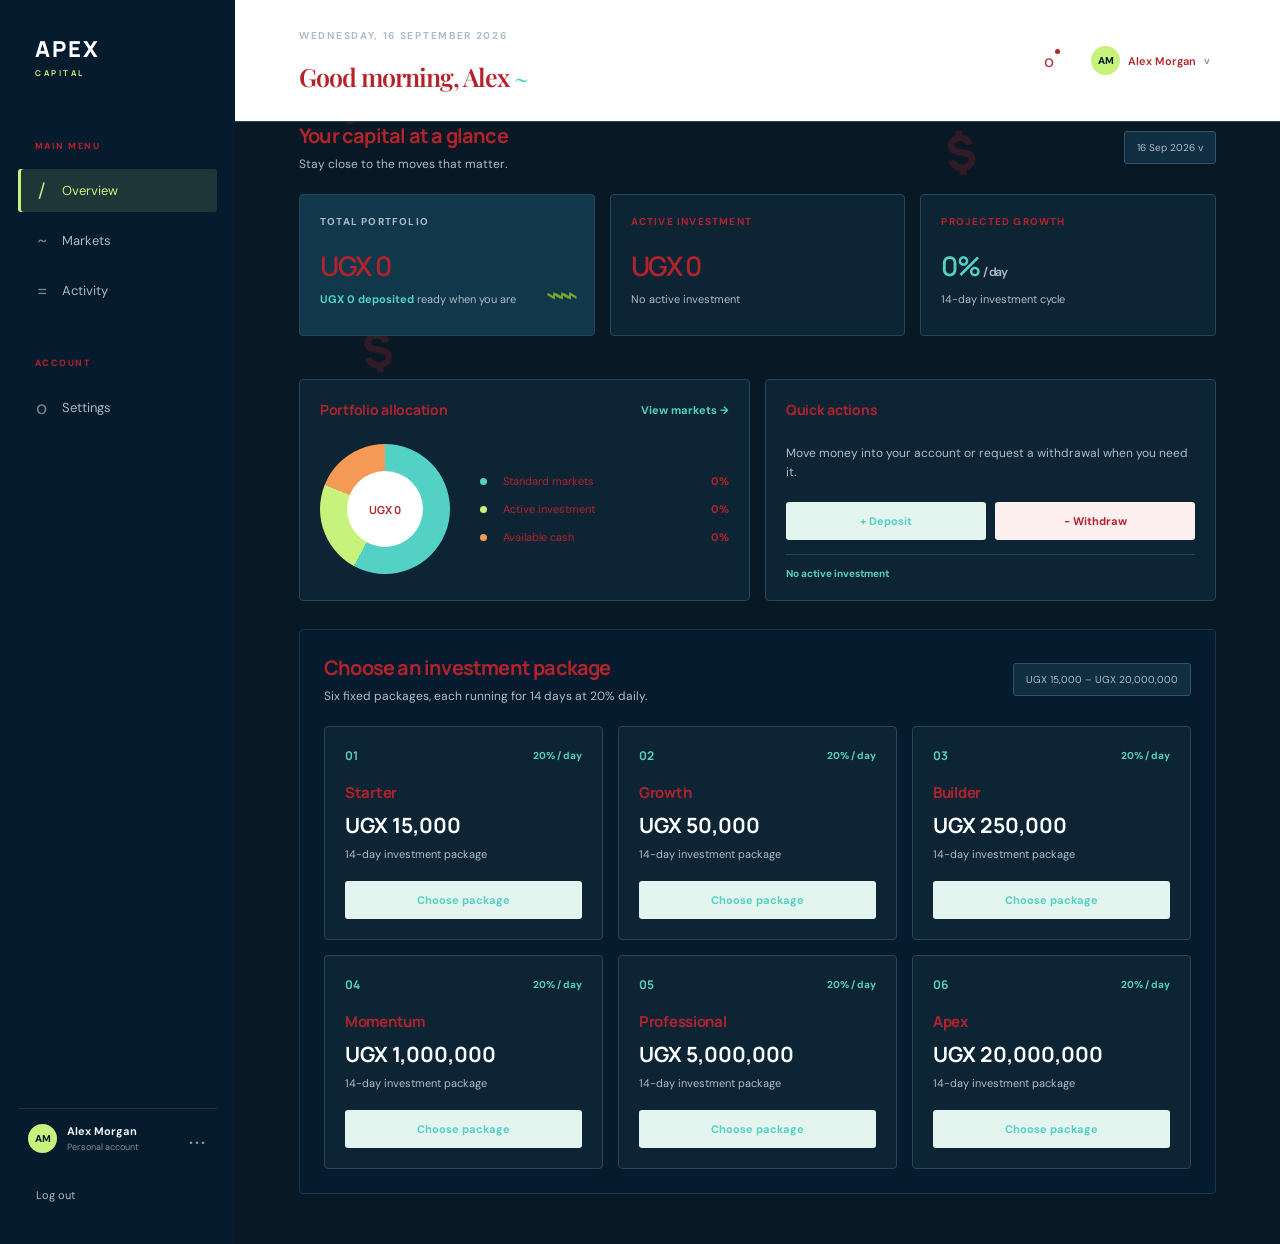
==== commit e57b1717: "Add files via upload" ====
--- a/dashboard.html
+++ b/dashboard.html
@@ -8,6 +8,7 @@
   <link rel="stylesheet" href="styles.css">
   <link rel="stylesheet" href="theme.css">
   <link rel="stylesheet" href="mobile.css">
+  <link rel="stylesheet" href="dark.css">
 </head>
 <body class="dashboard-page">
   <main class="app-shell">
--- a/mobile.css
+++ b/mobile.css
@@ -83,3 +83,137 @@
     grid-template-columns: minmax(0, 105px) minmax(0, 1fr);
   }
 }
+
+.investment-guide {
+  display: grid;
+  grid-template-columns: repeat(2, minmax(0, 1fr));
+  gap: 15px;
+}
+
+.investment-step {
+  display: flex;
+  gap: 14px;
+  margin-top: 0;
+}
+
+.investment-step h3,
+.investment-start h3 {
+  margin-bottom: 7px;
+}
+
+.investment-step p,
+.investment-start p {
+  margin: 0;
+  color: var(--muted);
+  font-size: 12px;
+  line-height: 1.6;
+}
+
+.step-number {
+  flex: 0 0 auto;
+  color: var(--teal);
+  font: 700 12px Manrope, sans-serif;
+}
+
+.investment-start {
+  display: flex;
+  align-items: center;
+  justify-content: space-between;
+  gap: 18px;
+}
+
+.package-grid {
+  display: grid;
+  grid-template-columns: repeat(3, minmax(0, 1fr));
+  gap: 15px;
+}
+
+.package-section {
+  margin-top: 28px;
+  padding: 24px;
+  border: 1px solid #17374e;
+  border-radius: 4px;
+  background: #061b2e;
+}
+
+.package-section h3 {
+  color: #fff;
+}
+
+.package-section .welcome-row p,
+.package-section .package-card p {
+  color: #aebcca;
+}
+
+.package-section .date-badge {
+  color: #c7f27c;
+  border-color: rgba(199, 242, 124, .35);
+  background: rgba(199, 242, 124, .08);
+}
+
+.package-section .package-card {
+  border-color: #24465c;
+  background: #0b2a40;
+}
+
+.package-section .package-amount {
+  color: #fff;
+}
+
+.package-card {
+  display: flex;
+  flex-direction: column;
+  margin-top: 0;
+}
+
+.package-head {
+  display: flex;
+  align-items: center;
+  justify-content: space-between;
+  margin-bottom: 18px;
+}
+
+.package-card h3 {
+  margin-bottom: 8px;
+}
+
+.package-rate {
+  color: var(--teal);
+  font-size: 10px;
+  font-weight: 700;
+}
+
+.package-amount {
+  font: 700 21px Manrope, sans-serif;
+  color: var(--ink);
+}
+
+.package-card p {
+  margin: 8px 0 20px;
+  color: var(--muted);
+  font-size: 11px;
+}
+
+.package-card .action-button {
+  width: 100%;
+  margin-top: auto;
+}
+
+@media (max-width: 600px) {
+  .package-grid {
+    grid-template-columns: minmax(0, 1fr);
+  }
+
+  .investment-guide {
+    grid-template-columns: minmax(0, 1fr);
+  }
+
+  .investment-start {
+    align-items: stretch;
+    flex-direction: column;
+  }
+
+  .investment-start .action-button {
+    width: 100%;
+  }
+}
--- a/dark.css
+++ b/dark.css
@@ -0,0 +1,113 @@
+:root {
+  --ink: #eaf4f5;
+  --navy: #061b2e;
+  --muted: #aebcca;
+  --line: #24465c;
+  --paper: #081824;
+  --white: #0d2435;
+  --teal: #53d1c4;
+  --lime: #c7f27c;
+}
+
+body,
+body.dashboard-page {
+  background: #081824;
+  color: var(--ink);
+}
+
+.login-screen {
+  background: #081824;
+}
+
+.login-panel {
+  background: #0d2435;
+  color: var(--ink);
+}
+
+.login-heading h2,
+.login-panel label,
+.login-note,
+.security-note,
+.login-panel .field-label-row a {
+  color: var(--ink);
+}
+
+.login-heading p:not(.eyebrow),
+.login-note,
+.security-note {
+  color: var(--muted);
+}
+
+.login-panel input,
+.login-panel select {
+  background: #081824;
+  border-color: #31536a;
+  color: var(--ink);
+}
+
+.login-panel input::placeholder {
+  color: #7890a0;
+}
+
+.dashboard-page .dashboard-main,
+.dashboard-page .dashboard-main h2,
+.dashboard-page .dashboard-main h3,
+.dashboard-page .dashboard-main h4,
+.dashboard-page .card-label,
+.dashboard-page .nav-label {
+  color: var(--ink);
+}
+
+.dashboard-page .content-card,
+.dashboard-page .summary-card {
+  background: #0d2435;
+  border-color: #24465c;
+}
+
+.dashboard-page .summary-card.highlight {
+  background: #10374a;
+}
+
+.dashboard-page .date-badge,
+.dashboard-page .filter-chip {
+  background: #102d41;
+  border-color: #31536a;
+  color: var(--muted);
+}
+
+.dashboard-page .market-tile,
+.dashboard-page .forex-row,
+.dashboard-page .transaction {
+  background: #0a1f30;
+  border-color: #24465c;
+  color: var(--ink);
+}
+
+.dashboard-page .empty-view,
+.dashboard-page .notice,
+.dashboard-page .payment-destination {
+  background: #102d41;
+  color: var(--ink);
+}
+
+.modal {
+  background: #0d2435;
+  color: var(--ink);
+  border-color: #31536a;
+}
+
+.modal input,
+.modal select {
+  background: #081824;
+  border-color: #31536a;
+  color: var(--ink);
+}
+
+.modal .limit-note,
+.modal p {
+  color: var(--muted);
+}
+
+.dashboard-page:before {
+  color: rgba(83, 209, 196, .08);
+}
